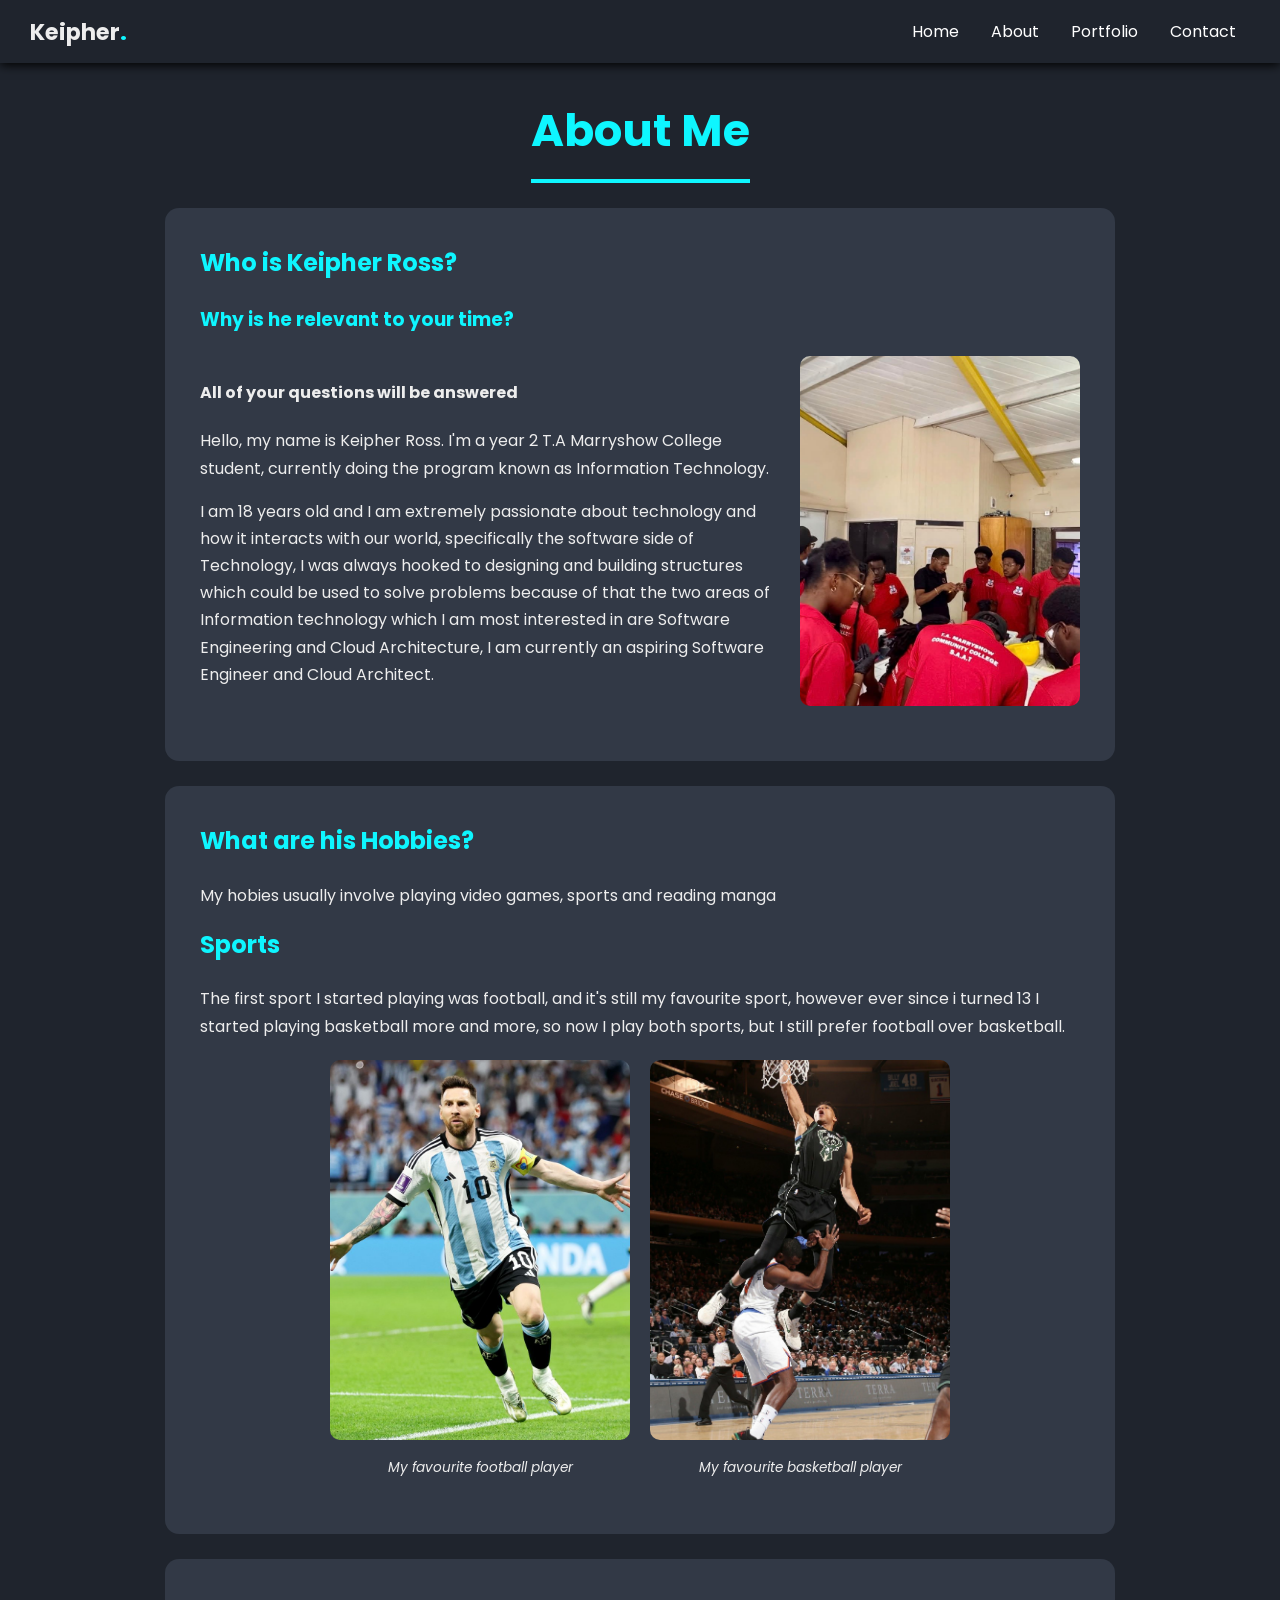
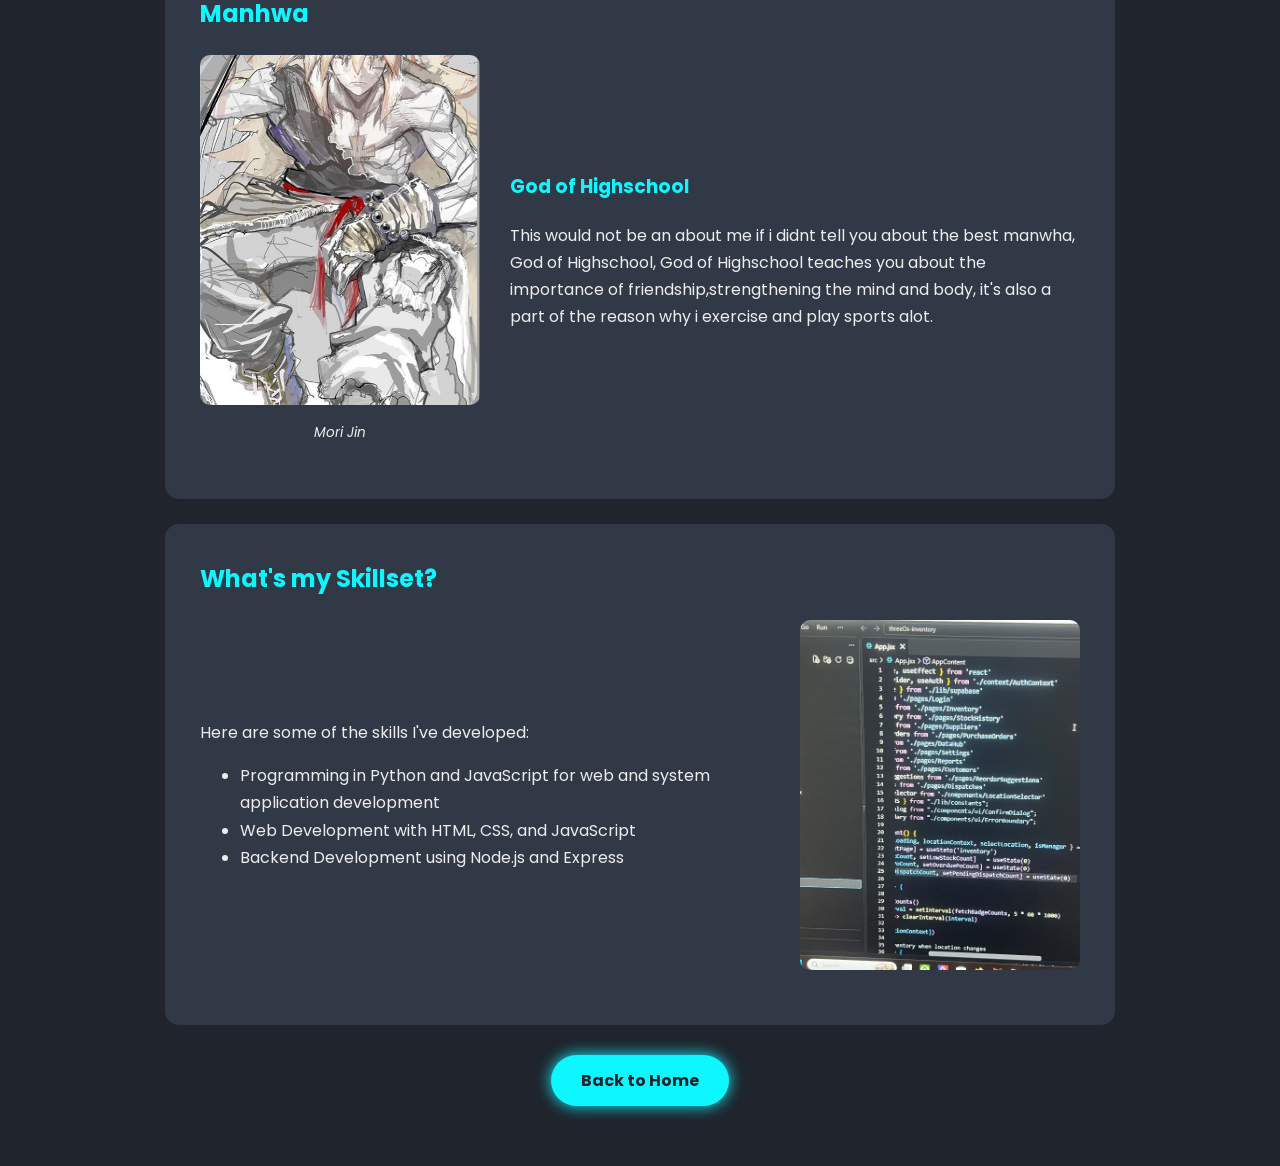
==== about.html @ d2ab20e4 "Add files via upload" ====
<!DOCTYPE html>
<html lang="en">
<head>
  <meta charset="UTF-8">
  <meta name="viewport" content="width=device-width, initial-scale=1.0">
  <title>Keipher Ross | About Me</title>
  <link href="https://fonts.googleapis.com/css2?family=Poppins:wght@400;700&display=swap" rel="stylesheet">
  <link rel="stylesheet" href="style.css">
</head>
<body>
     <nav>
       <span class="logo">Keipher<span class="accent">.</span></span>
          <ul>
            <li><a href="index.html">Home</a></li>
            <li><a href="about.html">About</a></li>
            <li><a href="portfolio.html">Portfolio</a></li>
            <li><a href="contact.html">Contact</a></li>
          </ul>
    </nav>

    <main>
        <header class="page-title">
            <h1>About Me</h1>
        </header>

        <section>
            <h2>Who is Keipher Ross?</h2> 
            <h3>Why is he relevant to your time?</h3>
            <div class="split">
                <div>
                    <h4>All of your questions will be answered</h4>
                    <p>Hello, my name is Keipher Ross. I'm a year 2 T.A Marryshow College student, currently doing the program known as Information Technology.</p>
                    <p>I am 18 years old and I am extremely passionate about technology and how it interacts with our world, specifically the software side of Technology,
                        I was always hooked to designing and building structures which could be used to solve problems because of that the two areas of Information technology
                        which I am most interested in are Software Engineering and Cloud Architecture, I am currently an aspiring Software Engineer and Cloud Architect.
                    </p>
                </div>
                <img src="images/school.jpeg" alt="School Work" width="300" height="400">
            </div>
        </section>

       <section> 
            <h1>What are his Hobbies?</h1>
            <p> My hobies usually involve playing video games, sports and reading manga</p>
           
            <h2>Sports</h2>
            <p> The first sport I started playing was football, and it's still my favourite sport,
                however ever since i turned 13 I started playing basketball more and more, 
                so now I play both sports, but I still prefer football over basketball.
            </p>
            <div class="gallery">
                <figure>
                    <img src="images/football.jpg" alt="This is a picture of my favourite football player" width="300" height="400">
                    <figcaption>My favourite football player</figcaption>
                </figure>
                <figure>
                    <img src="images/basketball.jpg" alt="This is a picture of my favourite basketball player" width="300" height="400">
                    <figcaption>My favourite basketball player</figcaption>
                </figure>
            </div>
        </section>

        <section>
            <h2>Manhwa</h2>
            <div class="split reverse">
                <div>
                    <h3>God of Highschool</h3>
                    <p> This would not be an about me if i didnt tell you about the best manwha, God of Highschool,
                        God of Highschool teaches you about the importance of friendship,strengthening the mind and 
                        body, it's also a part of the reason why i exercise and play sports alot.
                    </p>
                </div>
                <figure>
                    <img src="images/morijin.jpg" alt="This is the main character of God Of Highschool" width="300" height="400">
                    <figcaption>Mori Jin</figcaption>
                </figure>
            </div>
        </section>

        <section>
            <h2>What's my Skillset?</h2>
            <div class="split">
                <div>
                    <p>Here are some of the skills I've developed:</p>
                    <ul>
                        <li>Programming in Python and JavaScript for web and system application development</li>
                        <li>Web Development with HTML, CSS, and JavaScript</li>
                        <li>Backend Development using Node.js and Express</li>
                    </ul>
                </div>
                <img src="images/codingjavascript.jpeg" alt="Picture of JavaScript being used" width="300" height="400">
            </div>
        </section>

        <div class="back-wrapper">
            <a class="back-link" href="index.html"> Back to Home</a>
        </div>
    </main>


</body>
</html>
---- style.css ----
:root {
    --bg: #1f242d;
    --panel: #323946;
    --cyan: #0ef6ff;
}

body {
    font-family: 'Poppins', Arial, sans-serif;
    line-height: 1.7;
    margin: 0;
    color: #ededed;
    background-color: var(--bg);
}

nav {
    position: sticky;
    top: 0;
    z-index: 10;
    display: flex;
    justify-content: space-between;
    align-items: center;
    padding: 0 30px;
    background-color: var(--bg);
    box-shadow: 0 2px 10px #000;
}

.logo { font-size: 1.4rem; font-weight: bold; }
nav ul { list-style-type: none; margin: 0; padding: 0; }
nav li { display: inline-block; }

nav a {
    display: block;
    padding: 18px 14px;
    text-decoration: none;
    color: white;
    transition: 0.3s;
}

nav a:hover {
    color: var(--cyan);
    text-shadow: 0 0 8px var(--cyan);
}

main {
    max-width: 950px;
    margin: 0 auto;
    padding: 30px 20px;
}

section {
    background-color: var(--panel);
    margin-bottom: 25px;
    padding: 35px;
    border-radius: 14px;
    animation: fadeUp 0.7s ease both;
}

h1, h2 { color: var(--cyan); margin-top: 0; }
h3, .accent { color: var(--cyan); }
a:hover { color: white; }

.btn, .back-link {
    display: inline-block;
    padding: 12px 30px;
    background-color: var(--cyan);
    color: var(--bg);
    font-weight: bold;
    text-decoration: none;
    border-radius: 30px;
    box-shadow: 0 0 15px var(--cyan);
}

.btn:hover, .back-link:hover { color: var(--bg); transform: translateY(-3px); }

img {
    max-width: 100%;
    border-radius: 10px;
    transition: 0.4s;
}

img:hover {
    transform: scale(1.05);
    box-shadow: 0 0 20px var(--cyan);
}

section img { width: 280px; height: 350px; object-fit: cover; }
section > img { display: block; margin: 20px auto; }

.hero, .split { display: flex; align-items: center; gap: 30px; }
.hero > :first-child, .split > :first-child { flex: 1; }
.split { margin: 20px 0; }
.split.reverse { flex-direction: row-reverse; }
.split img { flex-shrink: 0; }

.hex-glow {
    flex-shrink: 0;
    filter: drop-shadow(0 0 15px var(--cyan));
    animation: float 4s ease-in-out infinite;
}

.hex, .hex img { clip-path: polygon(50% 0%, 100% 25%, 100% 75%, 50% 100%, 0% 75%, 0% 25%); }

.hex {
    width: 260px;
    height: 300px;
    padding: 5px;
    box-sizing: border-box;
    background-color: var(--cyan);
}

section .hex img { width: 100%; height: 100%; border-radius: 0; transform: none; box-shadow: none; }

.gallery { display: flex; flex-wrap: wrap; justify-content: center; gap: 20px; margin: 20px 0; }

.gallery img { width: 300px; height: 380px; }

table { border-collapse: collapse; width: 100%; }
th, td { border: 1px solid #555; padding: 10px; text-align: left; }
th { background-color: var(--cyan); color: var(--bg); }

.page-title { text-align: center; margin-bottom: 25px; }
.page-title h1 {
    display: inline-block;
    font-size: 2.8rem;
    margin: 0;
    padding-bottom: 10px;
    border-bottom: 4px solid var(--cyan);
}
.page-title p { color: var(--cyan); font-style: italic; }
.back-wrapper { text-align: center; margin: 30px 0; }
.skip-link { position: absolute; left: -999px; }
.skip-link:focus { left: 10px; top: 10px; z-index: 20; background: var(--cyan); color: var(--bg); padding: 8px 14px; }
figure { margin: 0; }
figcaption { font-size: 0.85rem; font-style: italic; text-align: center; margin-top: 8px; }
caption { padding: 8px; font-style: italic; }

@keyframes fadeUp { from { opacity: 0; transform: translateY(25px); } }
@keyframes float { 50% { transform: translateY(-10px); } }

@media (max-width: 600px) {
    nav { flex-direction: column; padding: 10px 0; }
    .hero, .split, .split.reverse { flex-direction: column; }
    .hex-glow { margin: 0 auto; }
    section img, .gallery img { width: 100%; height: auto; }
}

@media (prefers-reduced-motion: reduce) {
    * { animation: none !important; transition: none !important; }
}
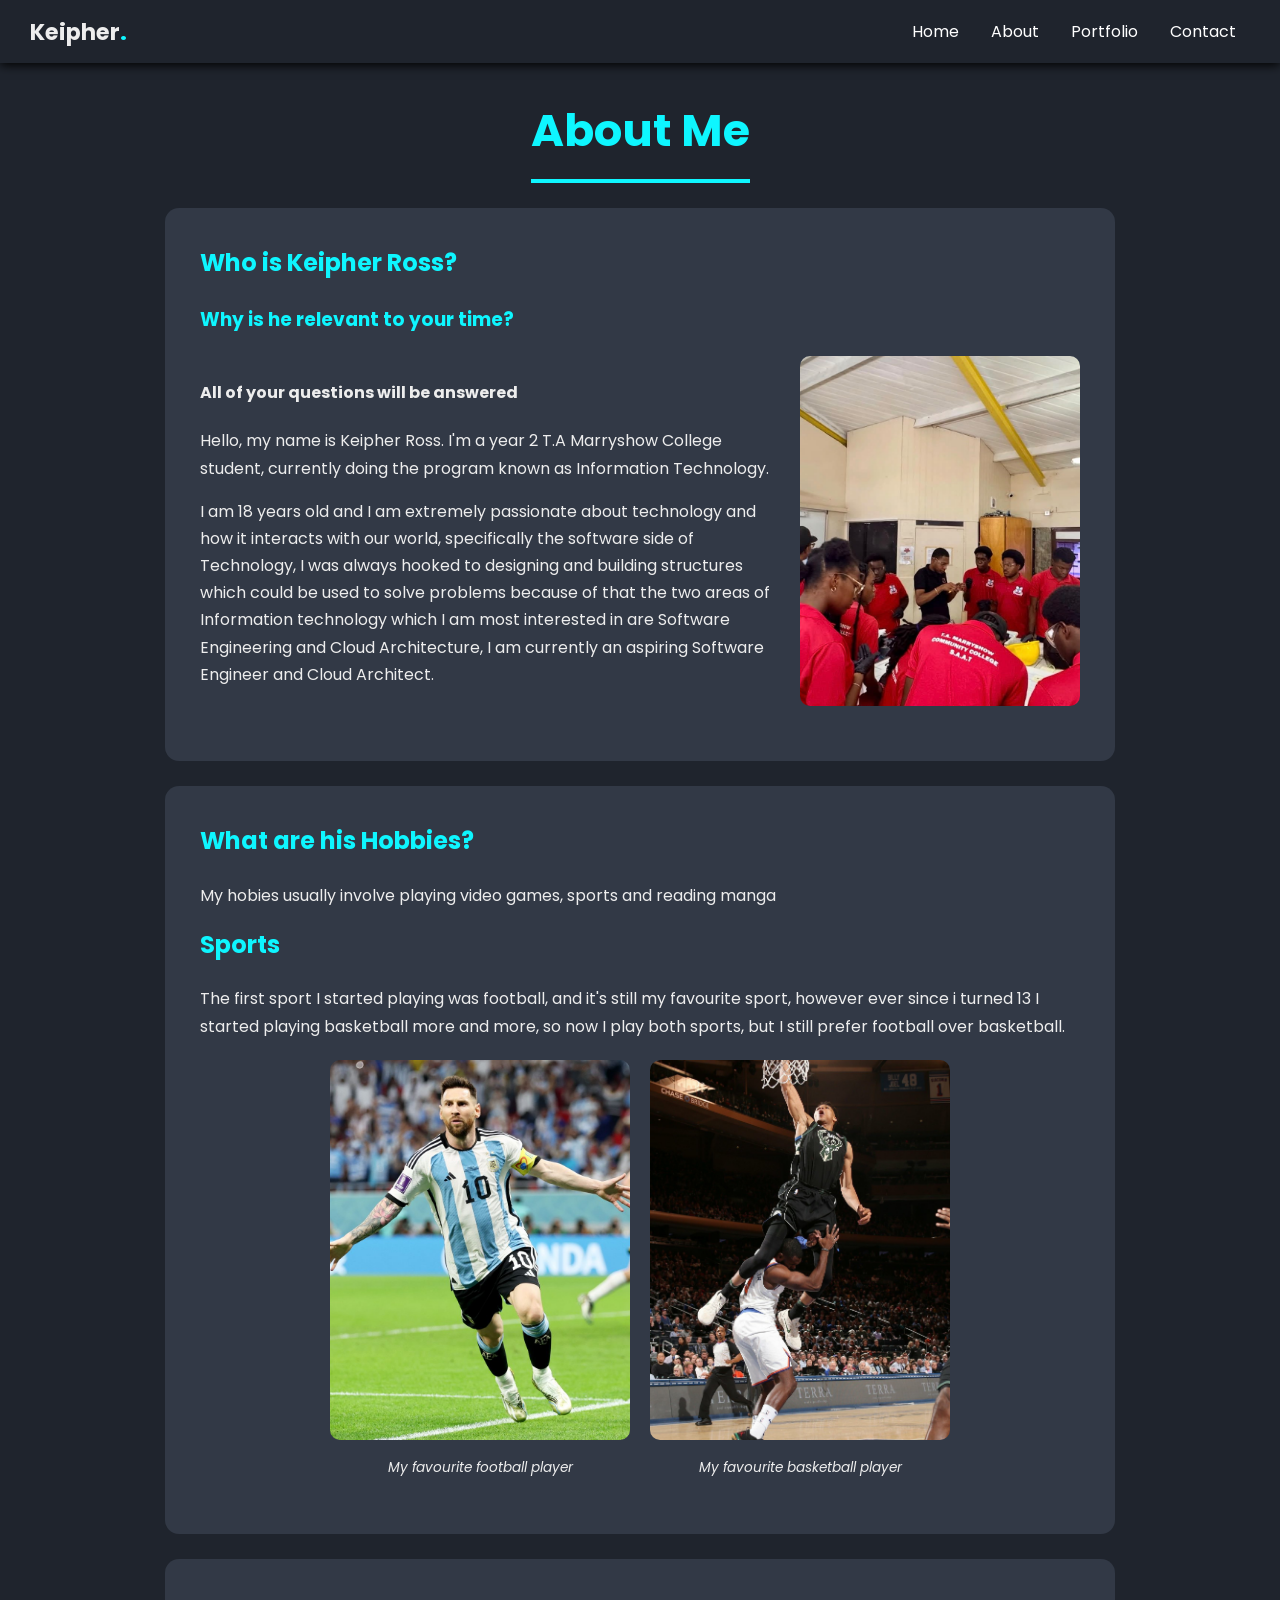
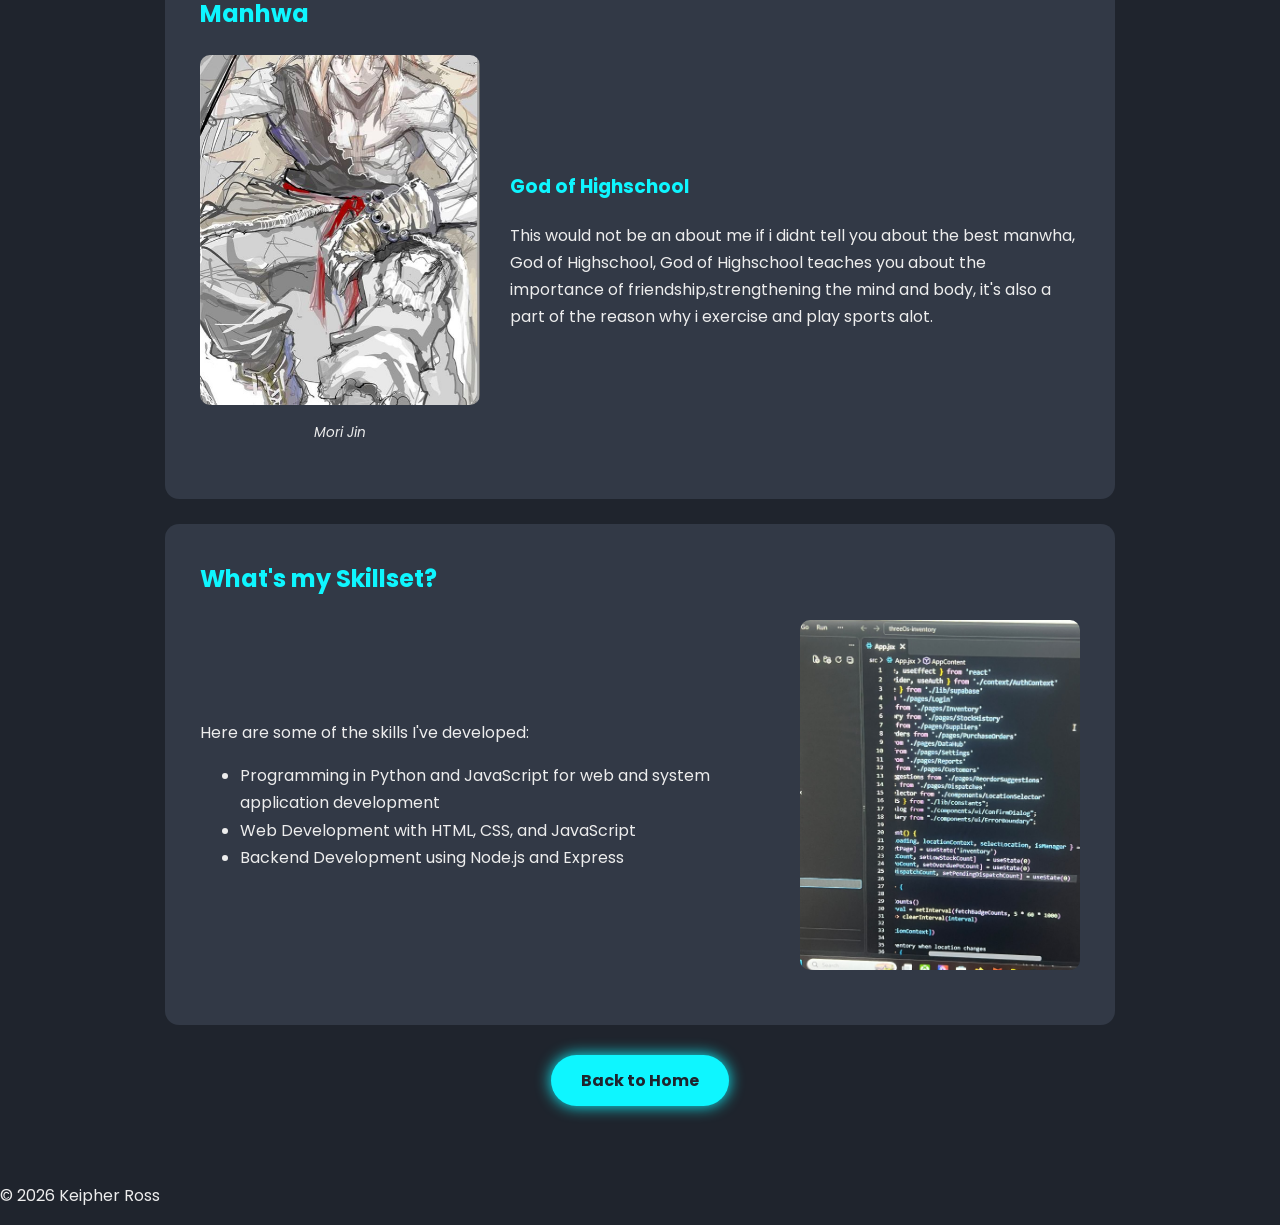
==== commit 892393d4: "feat: add semantic header, footer and comments to about page" ====
--- a/about.html
+++ b/about.html
@@ -5,9 +5,11 @@
   <meta name="viewport" content="width=device-width, initial-scale=1.0">
   <title>Keipher Ross | About Me</title>
   <link href="https://fonts.googleapis.com/css2?family=Poppins:wght@400;700&display=swap" rel="stylesheet">
-  <link rel="stylesheet" href="style.css">
+  <link rel="stylesheet" href="css/style.css">
 </head>
 <body>
+
+    <!-- Site header: logo and main navigation -->
      <nav>
        <span class="logo">Keipher<span class="accent">.</span></span>
           <ul>
@@ -19,9 +21,14 @@
     </nav>
 
     <main>
+
+        <!-- Page title banner -->
+
         <header class="page-title">
             <h1>About Me</h1>
         </header>
+        
+        <!-- Introduction: who I am and my studies -->
 
         <section>
             <h2>Who is Keipher Ross?</h2> 
@@ -38,6 +45,8 @@
                 <img src="images/school.jpeg" alt="School Work" width="300" height="400">
             </div>
         </section>
+        
+         <!-- Hobbies: sports gallery -->
 
        <section> 
             <h1>What are his Hobbies?</h1>
@@ -59,6 +68,8 @@
                 </figure>
             </div>
         </section>
+        
+         <!-- Hobbies: manhwa feature (image on the right) -->
 
         <section>
             <h2>Manhwa</h2>
@@ -77,6 +88,8 @@
             </div>
         </section>
 
+        <!-- Skillset: list of skills with supporting image -->
+
         <section>
             <h2>What's my Skillset?</h2>
             <div class="split">
@@ -92,11 +105,17 @@
             </div>
         </section>
 
+        <!-- Link back to the home page -->
+
         <div class="back-wrapper">
             <a class="back-link" href="index.html"> Back to Home</a>
         </div>
     </main>
 
+       <!-- Site footer: copyright -->
+    <footer>
+        <p>&copy; 2026 Keipher Ross</p>
+    </footer>
 
 </body>
 </html>
--- a/css/style.css
+++ b/css/style.css
@@ -0,0 +1,174 @@
+:root {
+    --bg: #1f242d;
+    --panel: #323946;
+    --cyan: #0ef6ff;
+}
+
+body {
+    font-family: 'Poppins', Arial, sans-serif;
+    line-height: 1.7;
+    margin: 0;
+    color: #ededed;
+    background-color: var(--bg);
+}
+
+nav {
+    position: sticky;
+    top: 0;
+    z-index: 10;
+    display: flex;
+    justify-content: space-between;
+    align-items: center;
+    padding: 0 30px;
+    background-color: var(--bg);
+    box-shadow: 0 2px 10px #000;
+}
+
+.logo { font-size: 1.4rem; font-weight: bold; }
+nav ul { list-style-type: none; margin: 0; padding: 0; }
+nav li { display: inline-block; }
+
+nav a {
+    display: block;
+    padding: 18px 14px;
+    text-decoration: none;
+    color: white;
+    transition: 0.3s;
+}
+
+nav a:hover {
+    color: var(--cyan);
+    text-shadow: 0 0 8px var(--cyan);
+}
+
+main {
+    max-width: 950px;
+    margin: 0 auto;
+    padding: 30px 20px;
+}
+
+section {
+    background-color: var(--panel);
+    margin-bottom: 25px;
+    padding: 35px;
+    border-radius: 14px;
+    animation: fadeUp 0.7s ease both;
+}
+
+h1, h2 { color: var(--cyan); margin-top: 0; }
+h3, .accent { color: var(--cyan); }
+a:hover { color: white; }
+
+.btn, .back-link {
+    display: inline-block;
+    padding: 12px 30px;
+    background-color: var(--cyan);
+    color: var(--bg);
+    font-weight: bold;
+    text-decoration: none;
+    border-radius: 30px;
+    box-shadow: 0 0 15px var(--cyan);
+}
+
+.btn:hover, .back-link:hover { color: var(--bg); transform: translateY(-3px); }
+
+img {
+    max-width: 100%;
+    border-radius: 10px;
+    transition: 0.4s;
+}
+
+img:hover {
+    transform: scale(1.05);
+    box-shadow: 0 0 20px var(--cyan);
+}
+
+section img { width: 280px; height: 350px; object-fit: cover; }
+section > img { display: block; margin: 20px auto; }
+
+.hero, .split { display: flex; align-items: center; gap: 30px; }
+.hero > :first-child, .split > :first-child { flex: 1; }
+.split { margin: 20px 0; }
+.split.reverse { flex-direction: row-reverse; }
+.split img { flex-shrink: 0; }
+
+.hex-glow {
+    flex-shrink: 0;
+    filter: drop-shadow(0 0 15px var(--cyan));
+    animation: float 4s ease-in-out infinite;
+}
+
+.hex, .hex img { clip-path: polygon(50% 0%, 100% 25%, 100% 75%, 50% 100%, 0% 75%, 0% 25%); }
+
+.hex {
+    width: 260px;
+    height: 300px;
+    padding: 5px;
+    box-sizing: border-box;
+    background-color: var(--cyan);
+}
+
+section .hex img { width: 100%; height: 100%; border-radius: 0; transform: none; box-shadow: none; }
+
+.gallery { display: flex; flex-wrap: wrap; justify-content: center; gap: 20px; margin: 20px 0; }
+
+.gallery img { width: 300px; height: 380px; }
+
+table { border-collapse: collapse; width: 100%; }
+th, td { border: 1px solid #555; padding: 10px; text-align: left; }
+th { background-color: var(--cyan); color: var(--bg); }
+
+.page-title { text-align: center; margin-bottom: 25px; }
+.page-title h1 {
+    display: inline-block;
+    font-size: 2.8rem;
+    margin: 0;
+    padding-bottom: 10px;
+    border-bottom: 4px solid var(--cyan);
+}
+.page-title p { color: var(--cyan); font-style: italic; }
+.back-wrapper { text-align: center; margin: 30px 0; }
+.skip-link { position: absolute; left: -999px; }
+.skip-link:focus { left: 10px; top: 10px; z-index: 20; background: var(--cyan); color: var(--bg); padding: 8px 14px; }
+figure { margin: 0; }
+figcaption { font-size: 0.85rem; font-style: italic; text-align: center; margin-top: 8px; }
+caption { padding: 8px; font-style: italic; }
+/* ===== CONTACT PAGE: form on the left, info cards on the right ===== */
+.contact-layout { display: grid; grid-template-columns: 1.5fr 1fr; gap: 25px; align-items: start; margin-bottom: 25px; }
+.contact-layout section { margin-bottom: 0; }
+.form-row { display: grid; grid-template-columns: 1fr 1fr; gap: 15px; }
+label { display: block; margin: 15px 0 6px; font-weight: bold; }
+.required { color: #ff5c5c; }
+
+/* Form fields */
+input, textarea { width: 100%; box-sizing: border-box; padding: 12px 14px; background-color: var(--bg); color: #ededed; border: 1px solid #555; border-radius: 8px; font-family: inherit; font-size: 1rem; }
+input:focus, textarea:focus { outline: none; border-color: var(--cyan); box-shadow: 0 0 8px var(--cyan); }
+textarea { min-height: 130px; resize: vertical; }
+button.btn { width: 100%; margin-top: 20px; border: 0; cursor: pointer; font-family: inherit; font-size: 1rem; }
+
+/* Info cards (right column) */
+.contact-info { display: grid; gap: 15px; }
+.info-card { display: flex; align-items: center; gap: 18px; background-color: var(--panel); padding: 20px 25px; border-radius: 14px; font-style: normal; }
+.info-card h3 { margin: 0; }
+.info-card p { margin: 0; }
+.info-card .icon { font-size: 1.8rem; }
+.info-card.highlight { background-color: var(--cyan); color: var(--bg); }
+.info-card.highlight h3, .info-card.highlight a { color: var(--bg); font-weight: bold; }
+
+@keyframes fadeUp { from { opacity: 0; transform: translateY(25px); } }
+@keyframes float { 50% { transform: translateY(-10px); } }
+
+@media (max-width: 600px) {
+    nav { flex-direction: column; padding: 10px 0; }
+    .hero, .split, .split.reverse { flex-direction: column; }
+    .hex-glow { margin: 0 auto; }
+    section img, .gallery img { width: 100%; height: auto; }
+}
+/* Stack the contact form and info cards on smaller screens */
+@media (max-width: 768px) {
+    .contact-layout, .form-row { grid-template-columns: 1fr; }
+}
+
+@media (prefers-reduced-motion: reduce) {
+    * { animation: none !important; transition: none !important; }
+}
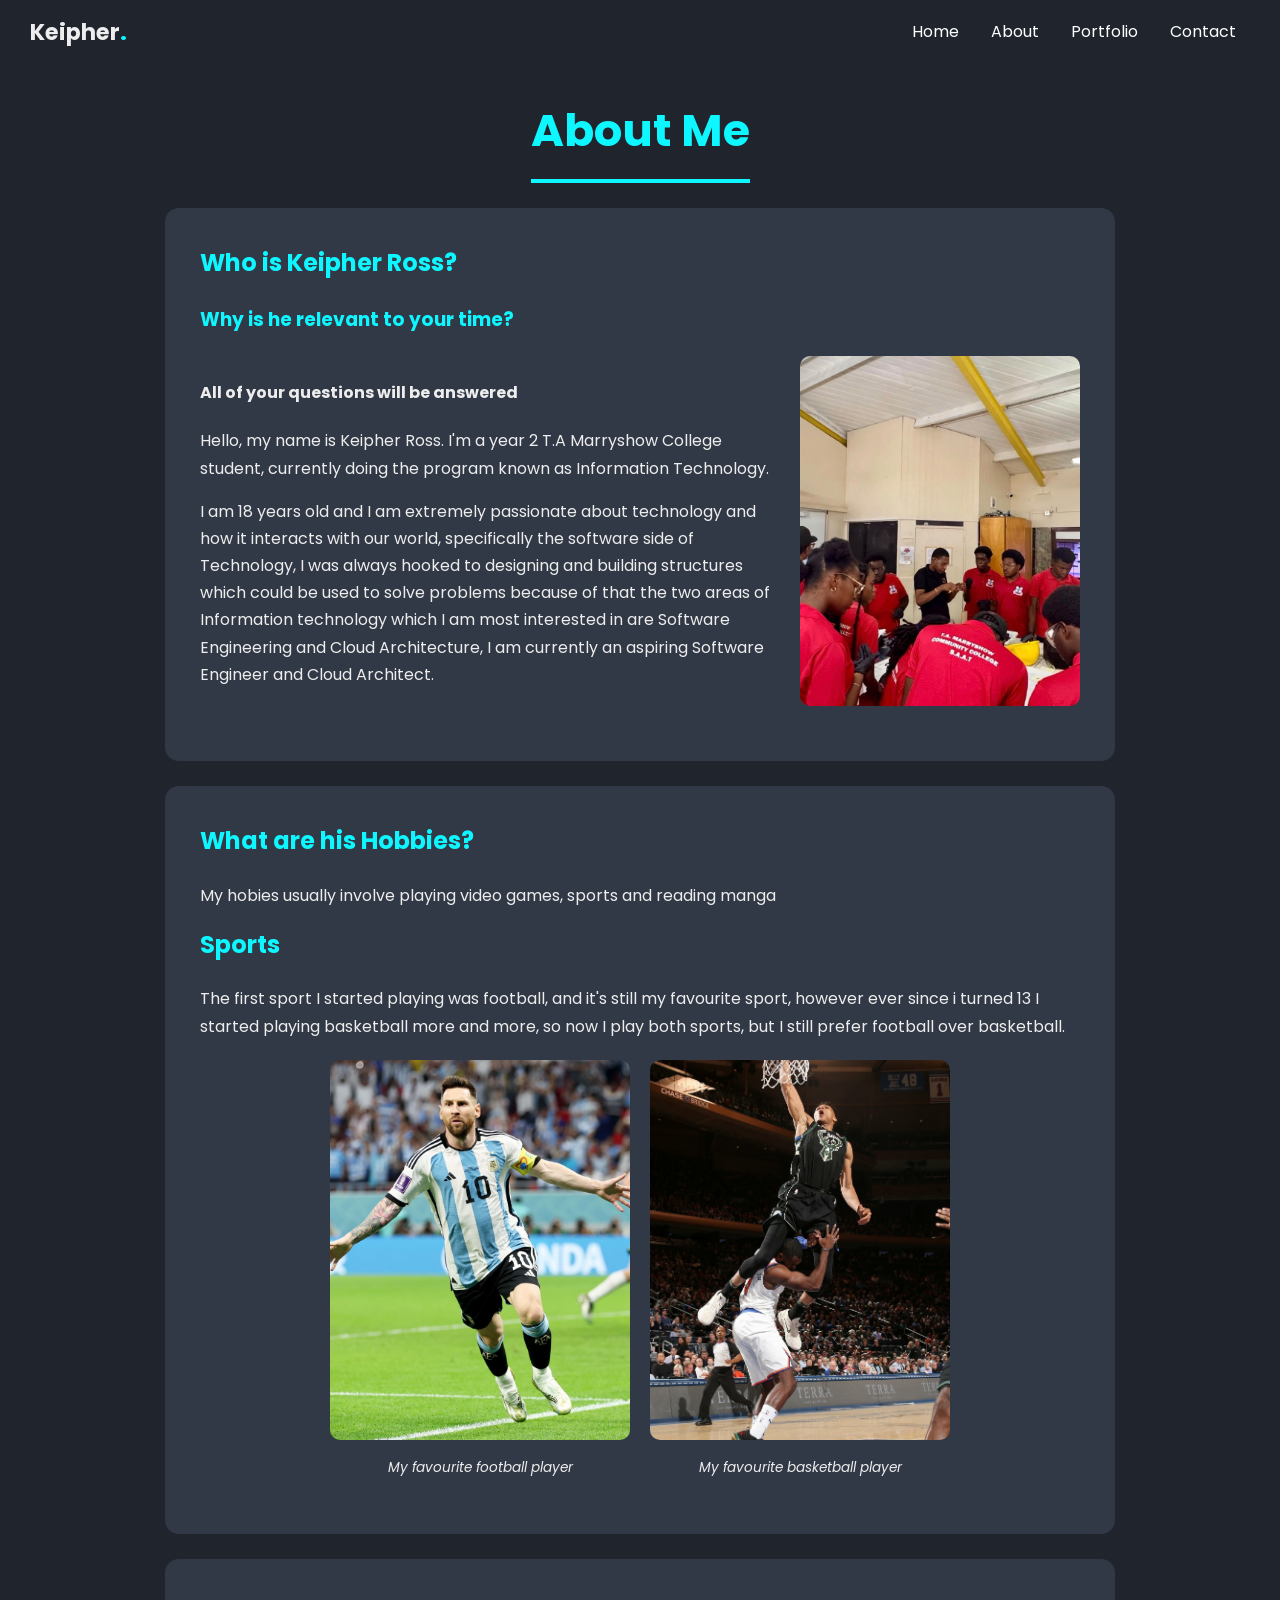
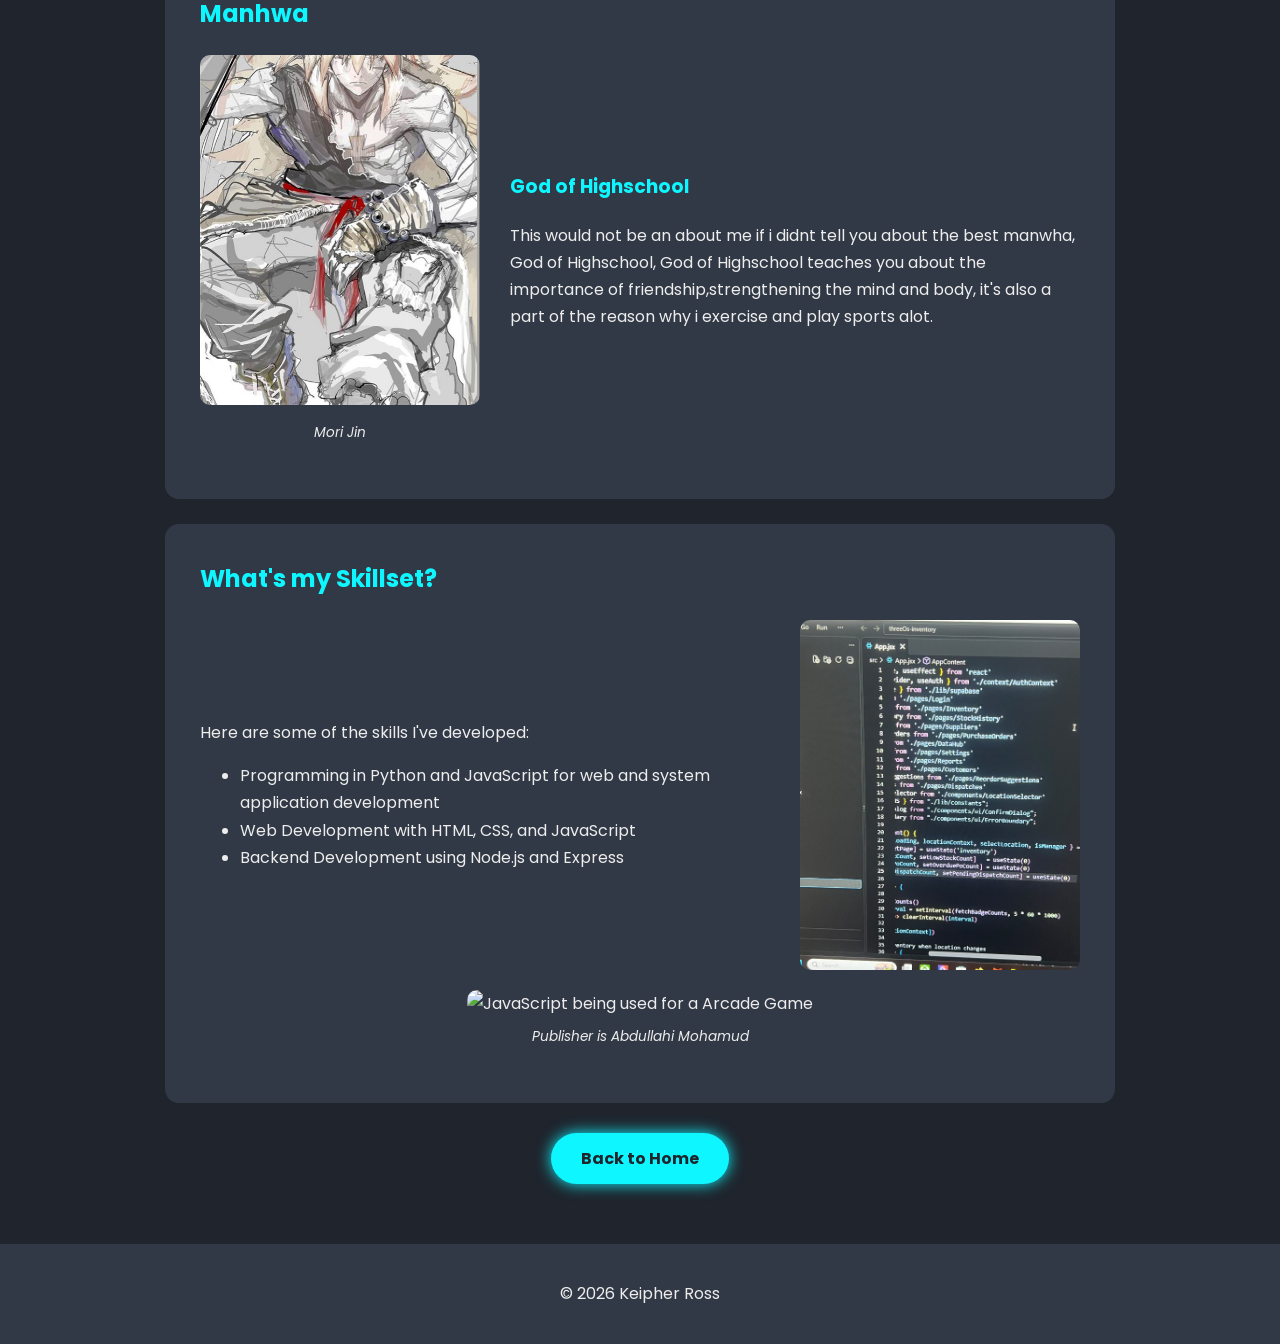
==== commit 56fc6e9e: "feat: add externally hosted image with attribution" ====
--- a/about.html
+++ b/about.html
@@ -103,6 +103,16 @@
                 </div>
                 <img src="images/codingjavascript.jpeg" alt="Picture of JavaScript being used" width="300" height="400">
             </div>
+
+             <!-- Online image: hosted externally, credited in the caption -->
+              <div class="gallery">
+                <figure>
+                    <img  src="https://images.unsplash.com/photo-1772235231771-f17980e811e4?q=80&w=1169&auto=format&fit=crop&ixlib=rb-4.1.0&ixid=NHwxMjA3fDA%3D"
+                          alt="JavaScript being used for a Arcade Game" width="300" height="380" loading="lazy">
+                    <figcaption> Publisher is Abdullahi Mohamud <a href="https://unsplash.com/photos/person-coding-on-multiple-screens-at-night-xeCywSyt8Zc" target="_blank" rel="noopener"></a> 
+                    </figcaption>
+                </figure>
+              </div>
         </section>
 
         <!-- Link back to the home page -->
--- a/css/style.css
+++ b/css/style.css
@@ -1,9 +1,11 @@
+/* ===== THEME VARIABLES: change these three to re-theme the whole site ===== */
 :root {
     --bg: #1f242d;
     --panel: #323946;
     --cyan: #0ef6ff;
 }
 
+/* ===== BASE STYLES: font, line height and page background ===== */
 body {
     font-family: 'Poppins', Arial, sans-serif;
     line-height: 1.7;
@@ -12,18 +14,12 @@
     background-color: var(--bg);
 }
 
-nav {
-    position: sticky;
-    top: 0;
-    z-index: 10;
-    display: flex;
-    justify-content: space-between;
-    align-items: center;
-    padding: 0 30px;
-    background-color: var(--bg);
-    box-shadow: 0 2px 10px #000;
-}
-
+/* ===== HEADER AND NAVIGATION ===== */
+/* Sticky site header that stays at the top while scrolling */
+.site-header { position: sticky; top: 0; z-index: 10; background-color: var(--bg); box-shadow: 0 2px 10px #000; }
+
+/* Navigation bar: logo on the left, links on the right */
+nav { display: flex; justify-content: space-between; align-items: center; padding: 0 30px; }
 .logo { font-size: 1.4rem; font-weight: bold; }
 nav ul { list-style-type: none; margin: 0; padding: 0; }
 nav li { display: inline-block; }
@@ -36,17 +32,21 @@
     transition: 0.3s;
 }
 
+/* Glow effect when hovering over a nav link */
 nav a:hover {
     color: var(--cyan);
     text-shadow: 0 0 8px var(--cyan);
 }
 
+/* ===== PAGE LAYOUT ===== */
+/* Centered content column */
 main {
     max-width: 950px;
     margin: 0 auto;
     padding: 30px 20px;
 }
 
+/* Each section is a rounded card that fades in on load */
 section {
     background-color: var(--panel);
     margin-bottom: 25px;
@@ -55,10 +55,20 @@
     animation: fadeUp 0.7s ease both;
 }
 
+/* Footer bar at the bottom of every page */
+
+footer { text-align: center; padding: 20px; background-color: var(--panel); }
+
+/* ===== TYPOGRAPHY AND LINKS ===== */
 h1, h2 { color: var(--cyan); margin-top: 0; }
 h3, .accent { color: var(--cyan); }
+a { color: var(--cyan); transition: 0.3s; }
 a:hover { color: white; }
-
+figure { margin: 0; }
+figcaption { font-size: 0.85rem; font-style: italic; text-align: center; margin-top: 8px; }
+caption { padding: 8px; font-style: italic; }
+
+/* ===== BUTTONS ===== */
 .btn, .back-link {
     display: inline-block;
     padding: 12px 30px;
@@ -70,34 +80,47 @@
     box-shadow: 0 0 15px var(--cyan);
 }
 
+/* Buttons lift slightly on hover */
 .btn:hover, .back-link:hover { color: var(--bg); transform: translateY(-3px); }
-
+.back-wrapper { text-align: center; margin: 30px 0; }
+
+/* ===== IMAGES AND VIDEO ===== */
 img {
     max-width: 100%;
     border-radius: 10px;
     transition: 0.4s;
 }
 
+/* Images zoom and glow on hover */
 img:hover {
     transform: scale(1.05);
     box-shadow: 0 0 20px var(--cyan);
 }
 
+/* Standard image size inside cards (cropped to fit with object-fit) */
 section img { width: 280px; height: 350px; object-fit: cover; }
 section > img { display: block; margin: 20px auto; }
 
+/* Responsive 16:9 video embed */
+iframe { width: 100%; max-width: 640px; aspect-ratio: 16/9; border: 0; border-radius: 10px; display: block; margin: 20px auto; }
+
+/* ===== LAYOUTS: hero, split (text beside image) and gallery (image row) ===== */
 .hero, .split { display: flex; align-items: center; gap: 30px; }
 .hero > :first-child, .split > :first-child { flex: 1; }
 .split { margin: 20px 0; }
 .split.reverse { flex-direction: row-reverse; }
 .split img { flex-shrink: 0; }
-
+.gallery { display: flex; flex-wrap: wrap; justify-content: center; gap: 20px; margin: 20px 0; }
+.gallery img { width: 300px; height: 380px; }
+
+/* ===== HEXAGON PHOTO FRAME WITH GLOW ===== */
 .hex-glow {
     flex-shrink: 0;
     filter: drop-shadow(0 0 15px var(--cyan));
     animation: float 4s ease-in-out infinite;
 }
 
+/* clip-path cuts both the frame and the photo into a hexagon */
 .hex, .hex img { clip-path: polygon(50% 0%, 100% 25%, 100% 75%, 50% 100%, 0% 75%, 0% 25%); }
 
 .hex {
@@ -110,14 +133,12 @@
 
 section .hex img { width: 100%; height: 100%; border-radius: 0; transform: none; box-shadow: none; }
 
-.gallery { display: flex; flex-wrap: wrap; justify-content: center; gap: 20px; margin: 20px 0; }
-
-.gallery img { width: 300px; height: 380px; }
-
+/* ===== TABLES ===== */
 table { border-collapse: collapse; width: 100%; }
 th, td { border: 1px solid #555; padding: 10px; text-align: left; }
 th { background-color: var(--cyan); color: var(--bg); }
 
+/* ===== PAGE TITLE BANNER (used on about, portfolio and contact) ===== */
 .page-title { text-align: center; margin-bottom: 25px; }
 .page-title h1 {
     display: inline-block;
@@ -127,12 +148,7 @@
     border-bottom: 4px solid var(--cyan);
 }
 .page-title p { color: var(--cyan); font-style: italic; }
-.back-wrapper { text-align: center; margin: 30px 0; }
-.skip-link { position: absolute; left: -999px; }
-.skip-link:focus { left: 10px; top: 10px; z-index: 20; background: var(--cyan); color: var(--bg); padding: 8px 14px; }
-figure { margin: 0; }
-figcaption { font-size: 0.85rem; font-style: italic; text-align: center; margin-top: 8px; }
-caption { padding: 8px; font-style: italic; }
+
 /* ===== CONTACT PAGE: form on the left, info cards on the right ===== */
 .contact-layout { display: grid; grid-template-columns: 1.5fr 1fr; gap: 25px; align-items: start; margin-bottom: 25px; }
 .contact-layout section { margin-bottom: 0; }
@@ -140,7 +156,7 @@
 label { display: block; margin: 15px 0 6px; font-weight: bold; }
 .required { color: #ff5c5c; }
 
-/* Form fields */
+/* Form fields with a glowing outline when selected */
 input, textarea { width: 100%; box-sizing: border-box; padding: 12px 14px; background-color: var(--bg); color: #ededed; border: 1px solid #555; border-radius: 8px; font-family: inherit; font-size: 1rem; }
 input:focus, textarea:focus { outline: none; border-color: var(--cyan); box-shadow: 0 0 8px var(--cyan); }
 textarea { min-height: 130px; resize: vertical; }
@@ -155,20 +171,43 @@
 .info-card.highlight { background-color: var(--cyan); color: var(--bg); }
 .info-card.highlight h3, .info-card.highlight a { color: var(--bg); font-weight: bold; }
 
+/* ===== ACCESSIBILITY: skip link, hidden until focused by keyboard ===== */
+.skip-link { position: absolute; left: -999px; }
+.skip-link:focus { left: 10px; top: 10px; z-index: 20; background: var(--cyan); color: var(--bg); padding: 8px 14px; }
+
+/* ===== ANIMATIONS ===== */
+/* Sections fade in and rise on page load */
 @keyframes fadeUp { from { opacity: 0; transform: translateY(25px); } }
+/* Hexagon photos bob up and down */
 @keyframes float { 50% { transform: translateY(-10px); } }
 
-@media (max-width: 600px) {
-    nav { flex-direction: column; padding: 10px 0; }
-    .hero, .split, .split.reverse { flex-direction: column; }
-    .hex-glow { margin: 0 auto; }
-    section img, .gallery img { width: 100%; height: auto; }
-}
+/* ===== RESPONSIVE: tablet screens (up to 900px wide) ===== */
+@media (max-width: 900px) {
+    main { padding: 20px 15px; }
+    section { padding: 25px; }
+    .split img, section img { width: 220px; height: 280px; }
+    .gallery img { width: 240px; height: 300px; }
+    .hex { width: 220px; height: 255px; }
+    nav { padding: 0 15px; }
+}
+
 /* Stack the contact form and info cards on smaller screens */
 @media (max-width: 768px) {
     .contact-layout, .form-row { grid-template-columns: 1fr; }
 }
 
+/* ===== RESPONSIVE: mobile screens (up to 600px wide) ===== */
+@media (max-width: 600px) {
+    nav { flex-direction: column; padding: 10px 0; }
+    nav ul { display: flex; flex-wrap: wrap; justify-content: center; }
+    .hero, .split, .split.reverse { flex-direction: column; }
+    .hex-glow { margin: 0 auto; }
+    section img, .split img, .gallery img { width: 100%; height: auto; }
+    .page-title h1 { font-size: 2rem; }
+    th, td { padding: 8px; font-size: 0.9rem; }
+}
+
+/* ===== ACCESSIBILITY: turn off animation for users who prefer reduced motion ===== */
 @media (prefers-reduced-motion: reduce) {
     * { animation: none !important; transition: none !important; }
 }
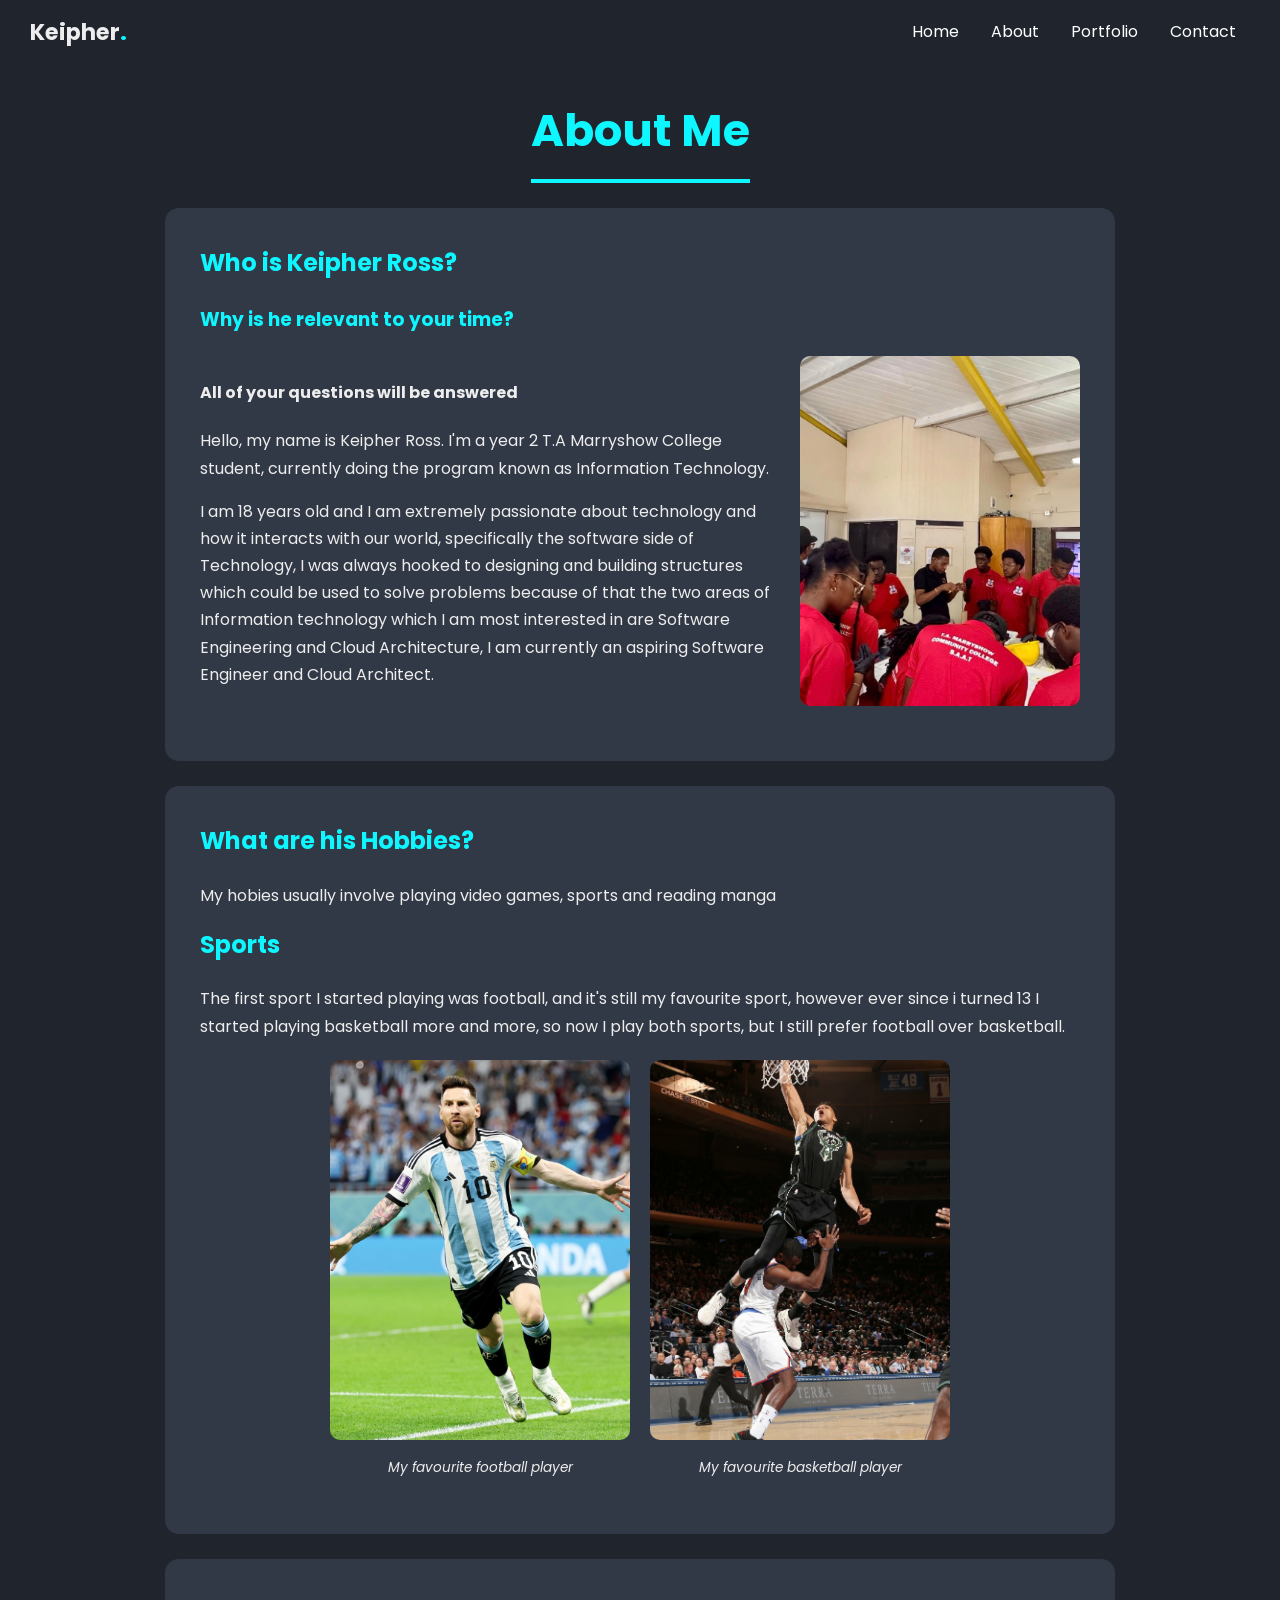
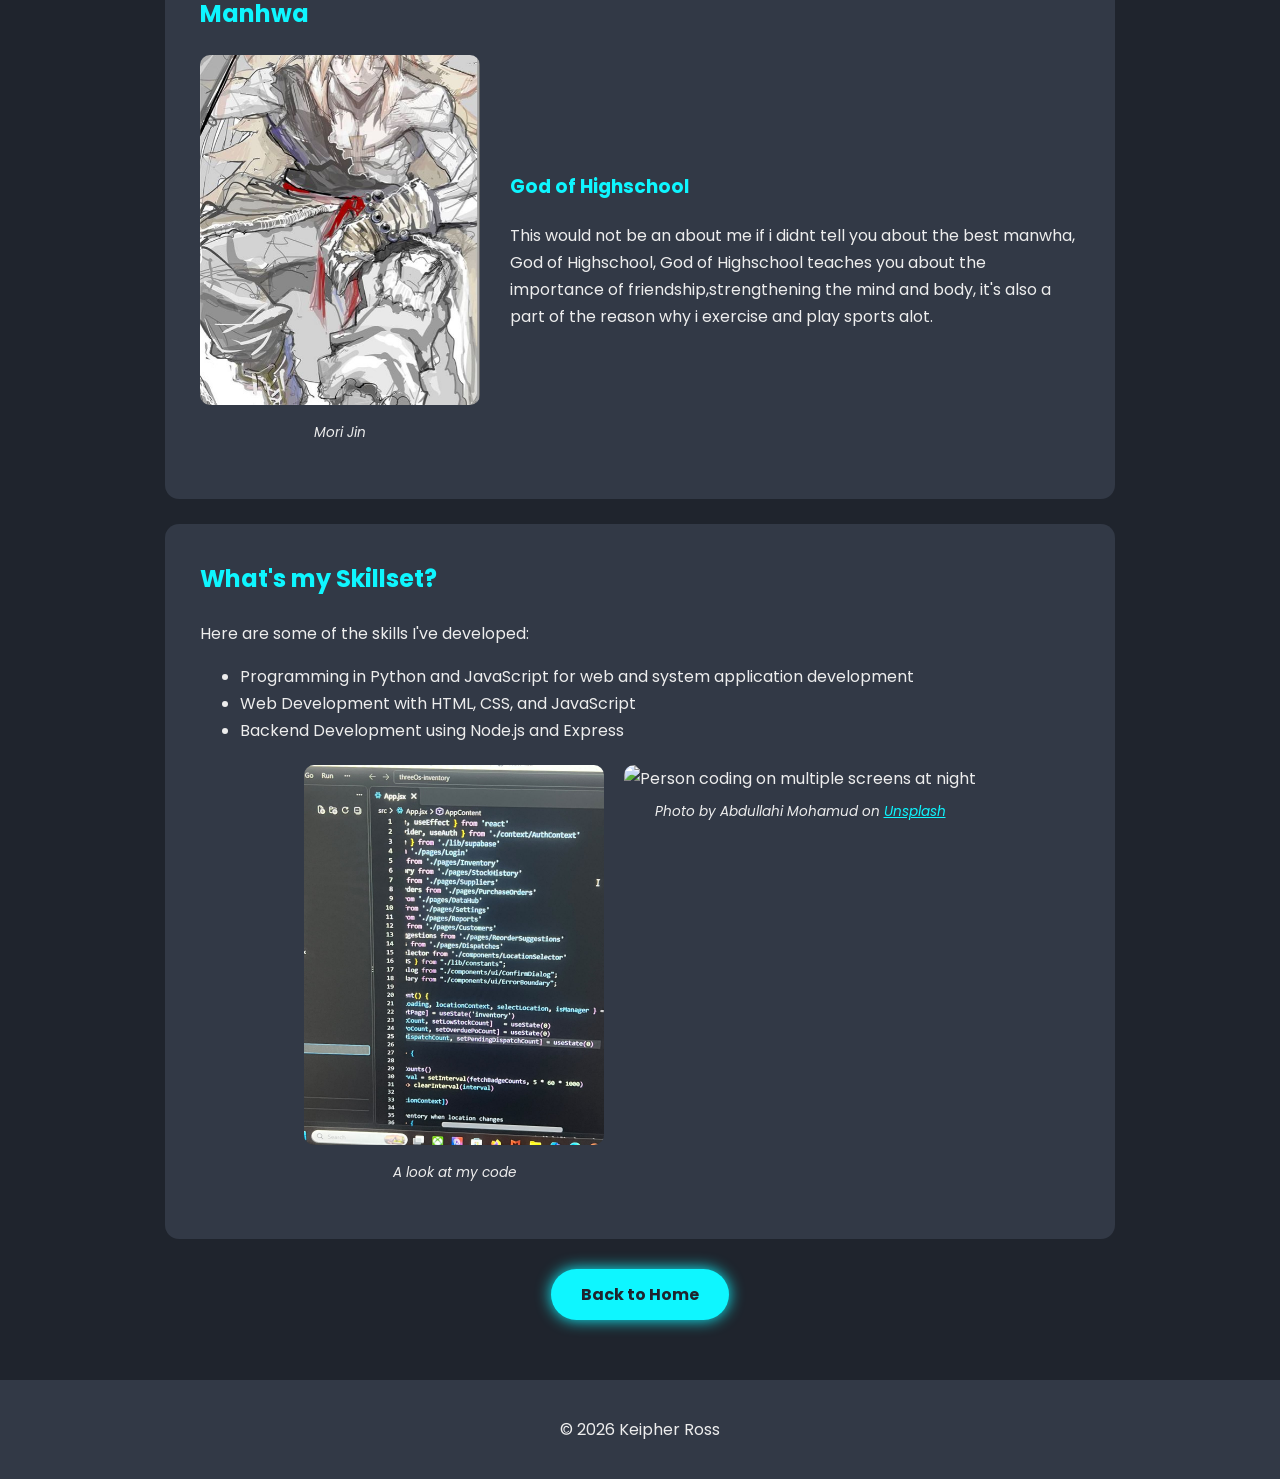
==== commit 897577a2: "feat: add online image with credit and rearrange skillset gallery" ====
--- a/about.html
+++ b/about.html
@@ -88,31 +88,32 @@
             </div>
         </section>
 
-        <!-- Skillset: list of skills with supporting image -->
+               <!-- Skillset: list of skills, then two images side by side -->
 
         <section>
+
             <h2>What's my Skillset?</h2>
-            <div class="split">
-                <div>
-                    <p>Here are some of the skills I've developed:</p>
-                    <ul>
-                        <li>Programming in Python and JavaScript for web and system application development</li>
-                        <li>Web Development with HTML, CSS, and JavaScript</li>
-                        <li>Backend Development using Node.js and Express</li>
-                    </ul>
-                </div>
-                <img src="images/codingjavascript.jpeg" alt="Picture of JavaScript being used" width="300" height="400">
+            <p>Here are some of the skills I've developed:</p>
+            <ul>
+                <li>Programming in Python and JavaScript for web and system application development</li>
+                <li>Web Development with HTML, CSS, and JavaScript</li>
+                <li>Backend Development using Node.js and Express</li>
+            </ul>
+
+            <div class="gallery">
+                <figure>
+                    <img src="images/codingjavascript.jpeg" alt="Picture of JavaScript being used" width="300" height="380">
+                    <figcaption>A look at my code</figcaption>
+                </figure>
+
+                <!-- Online image: hosted externally on Unsplash, credited in the caption -->
+                 
+                <figure>
+                    <img src="https://images.unsplash.com/photo-1772235231771-f17980e811e4?q=80&amp;w=1169&amp;auto=format&amp;fit=crop&amp;ixlib=rb-4.1.0&amp;ixid=NHwxMjA3fDA%3D"
+                         alt="Person coding on multiple screens at night" width="300" height="380" loading="lazy">
+                    <figcaption>Photo by Abdullahi Mohamud on <a href="https://unsplash.com/photos/person-coding-on-multiple-screens-at-night-xeCywSyt8Zc" target="_blank" rel="noopener">Unsplash</a></figcaption>
+                </figure>
             </div>
-
-             <!-- Online image: hosted externally, credited in the caption -->
-              <div class="gallery">
-                <figure>
-                    <img  src="https://images.unsplash.com/photo-1772235231771-f17980e811e4?q=80&w=1169&auto=format&fit=crop&ixlib=rb-4.1.0&ixid=NHwxMjA3fDA%3D"
-                          alt="JavaScript being used for a Arcade Game" width="300" height="380" loading="lazy">
-                    <figcaption> Publisher is Abdullahi Mohamud <a href="https://unsplash.com/photos/person-coding-on-multiple-screens-at-night-xeCywSyt8Zc" target="_blank" rel="noopener"></a> 
-                    </figcaption>
-                </figure>
-              </div>
         </section>
 
         <!-- Link back to the home page -->
--- a/css/style.css
+++ b/css/style.css
@@ -167,7 +167,6 @@
 .info-card { display: flex; align-items: center; gap: 18px; background-color: var(--panel); padding: 20px 25px; border-radius: 14px; font-style: normal; }
 .info-card h3 { margin: 0; }
 .info-card p { margin: 0; }
-.info-card .icon { font-size: 1.8rem; }
 .info-card.highlight { background-color: var(--cyan); color: var(--bg); }
 .info-card.highlight h3, .info-card.highlight a { color: var(--bg); font-weight: bold; }
 
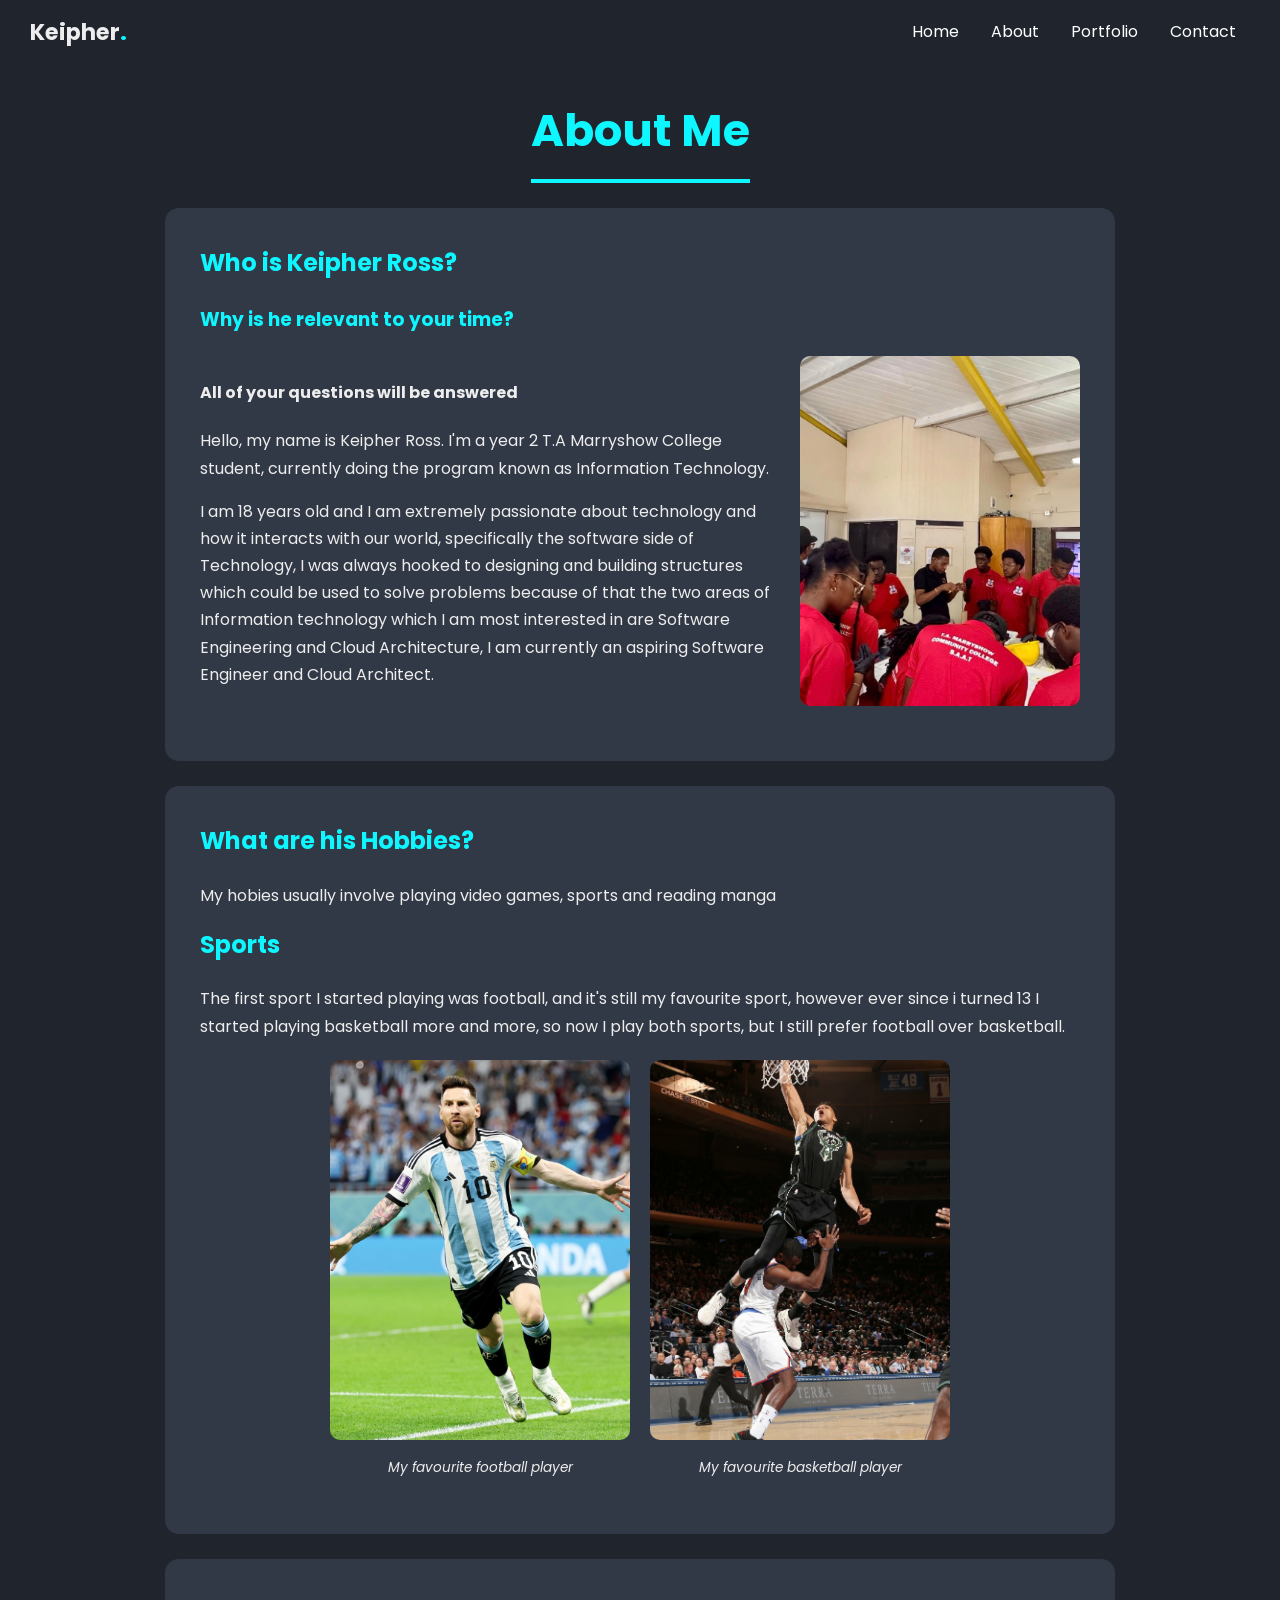
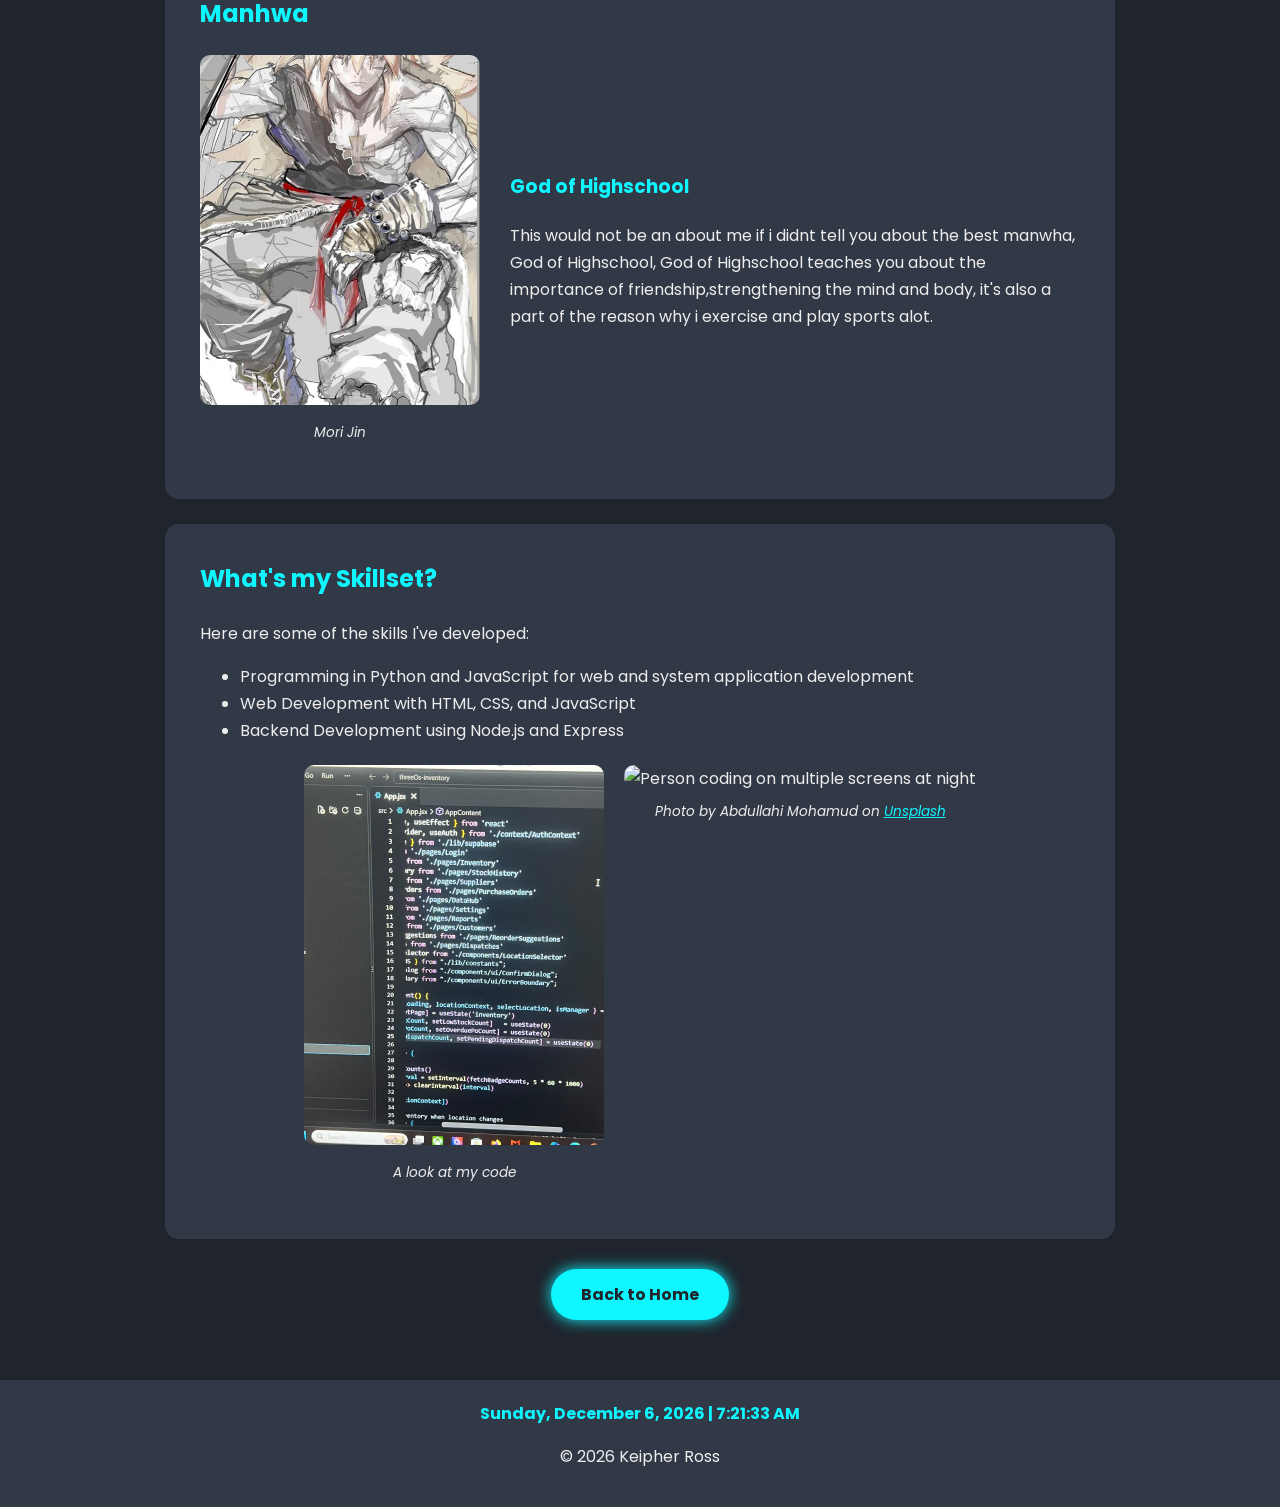
==== commit 1376485e: "feat: add live digital clock to footer" ====
--- a/about.html
+++ b/about.html
@@ -6,6 +6,7 @@
   <title>Keipher Ross | About Me</title>
   <link href="https://fonts.googleapis.com/css2?family=Poppins:wght@400;700&display=swap" rel="stylesheet">
   <link rel="stylesheet" href="css/style.css">
+  <script src="js/script.js" defer></script>
 </head>
 <body>
 
@@ -123,8 +124,9 @@
         </div>
     </main>
 
-       <!-- Site footer: copyright -->
+       <!-- Site footer: live clock and copyright -->
     <footer>
+        <p id="live-clock" role="timer"></p>
         <p>&copy; 2026 Keipher Ross</p>
     </footer>
 
--- a/css/style.css
+++ b/css/style.css
@@ -58,6 +58,8 @@
 /* Footer bar at the bottom of every page */
 
 footer { text-align: center; padding: 20px; background-color: var(--panel); }
+/* Live clock in the footer */
+#live-clock { color: var(--cyan); font-weight: bold; font-variant-numeric: tabular-nums; margin: 0 0 6px; }
 
 /* ===== TYPOGRAPHY AND LINKS ===== */
 h1, h2 { color: var(--cyan); margin-top: 0; }
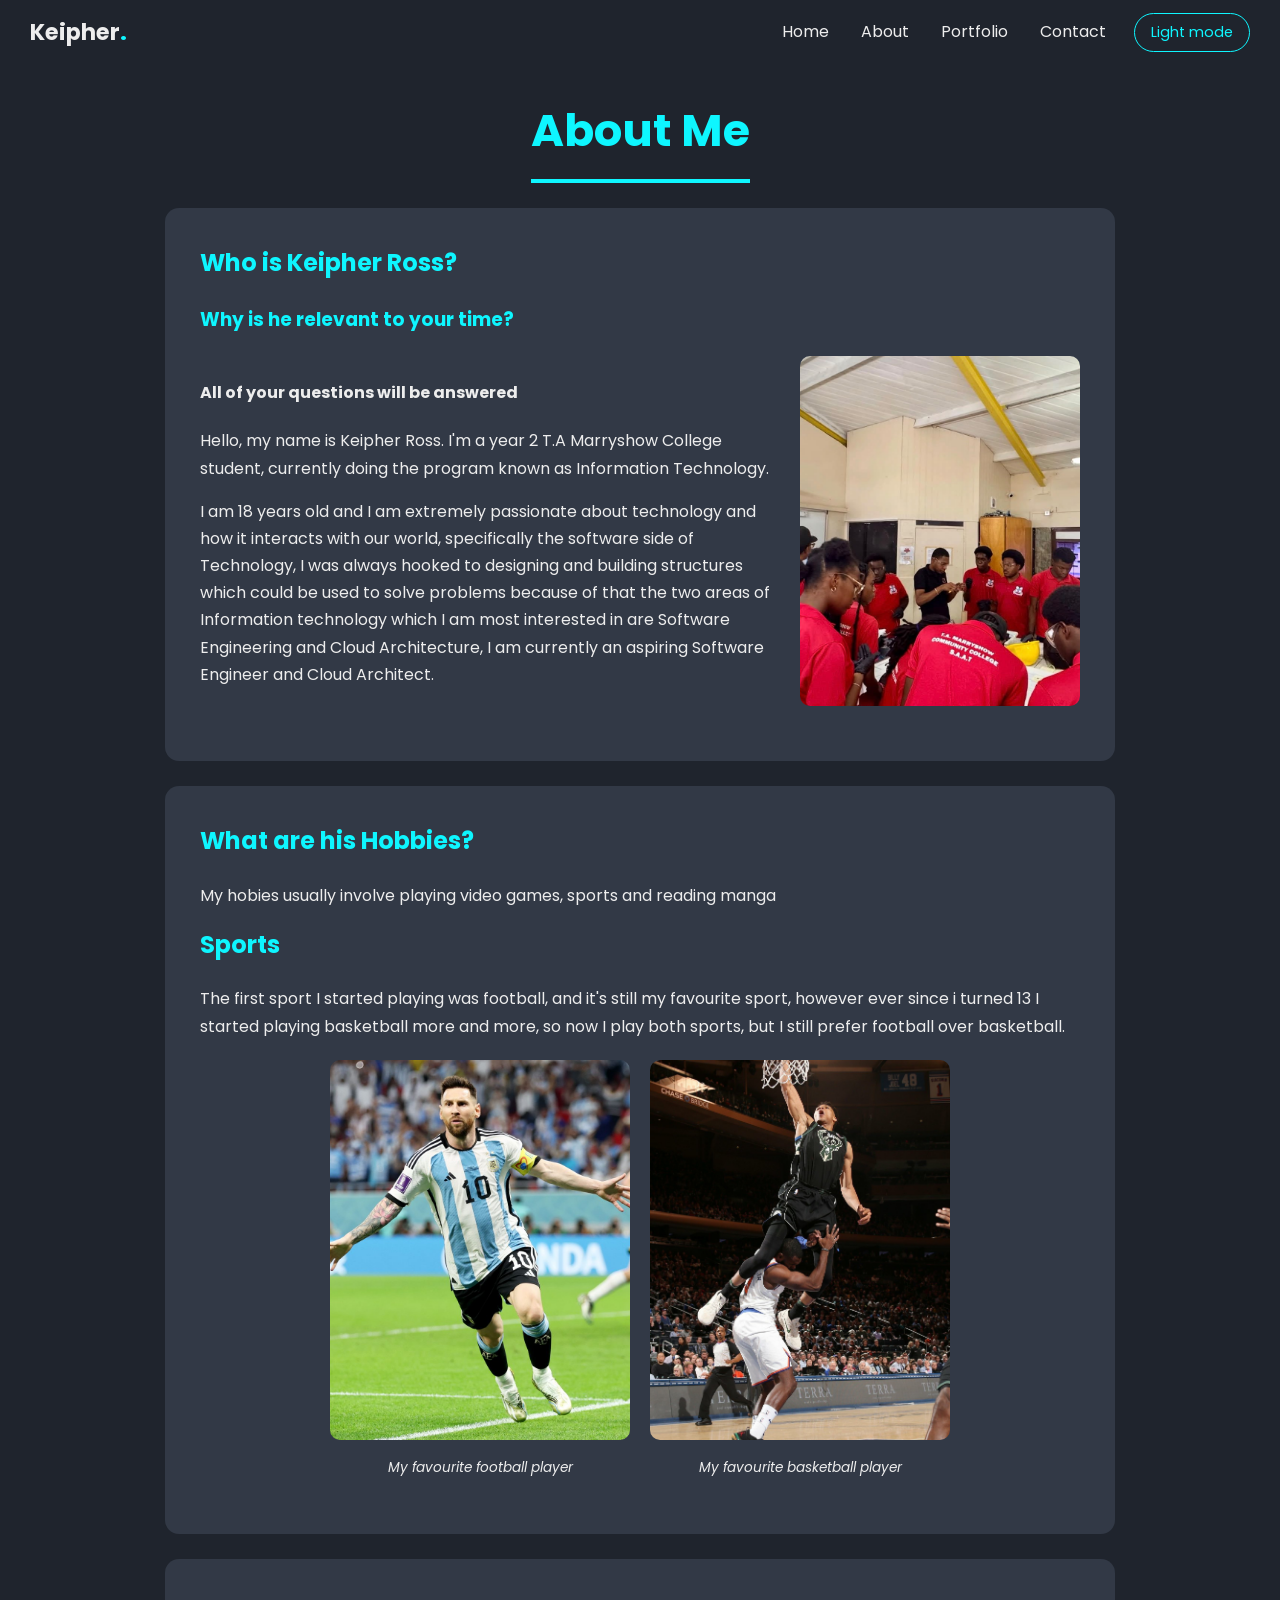
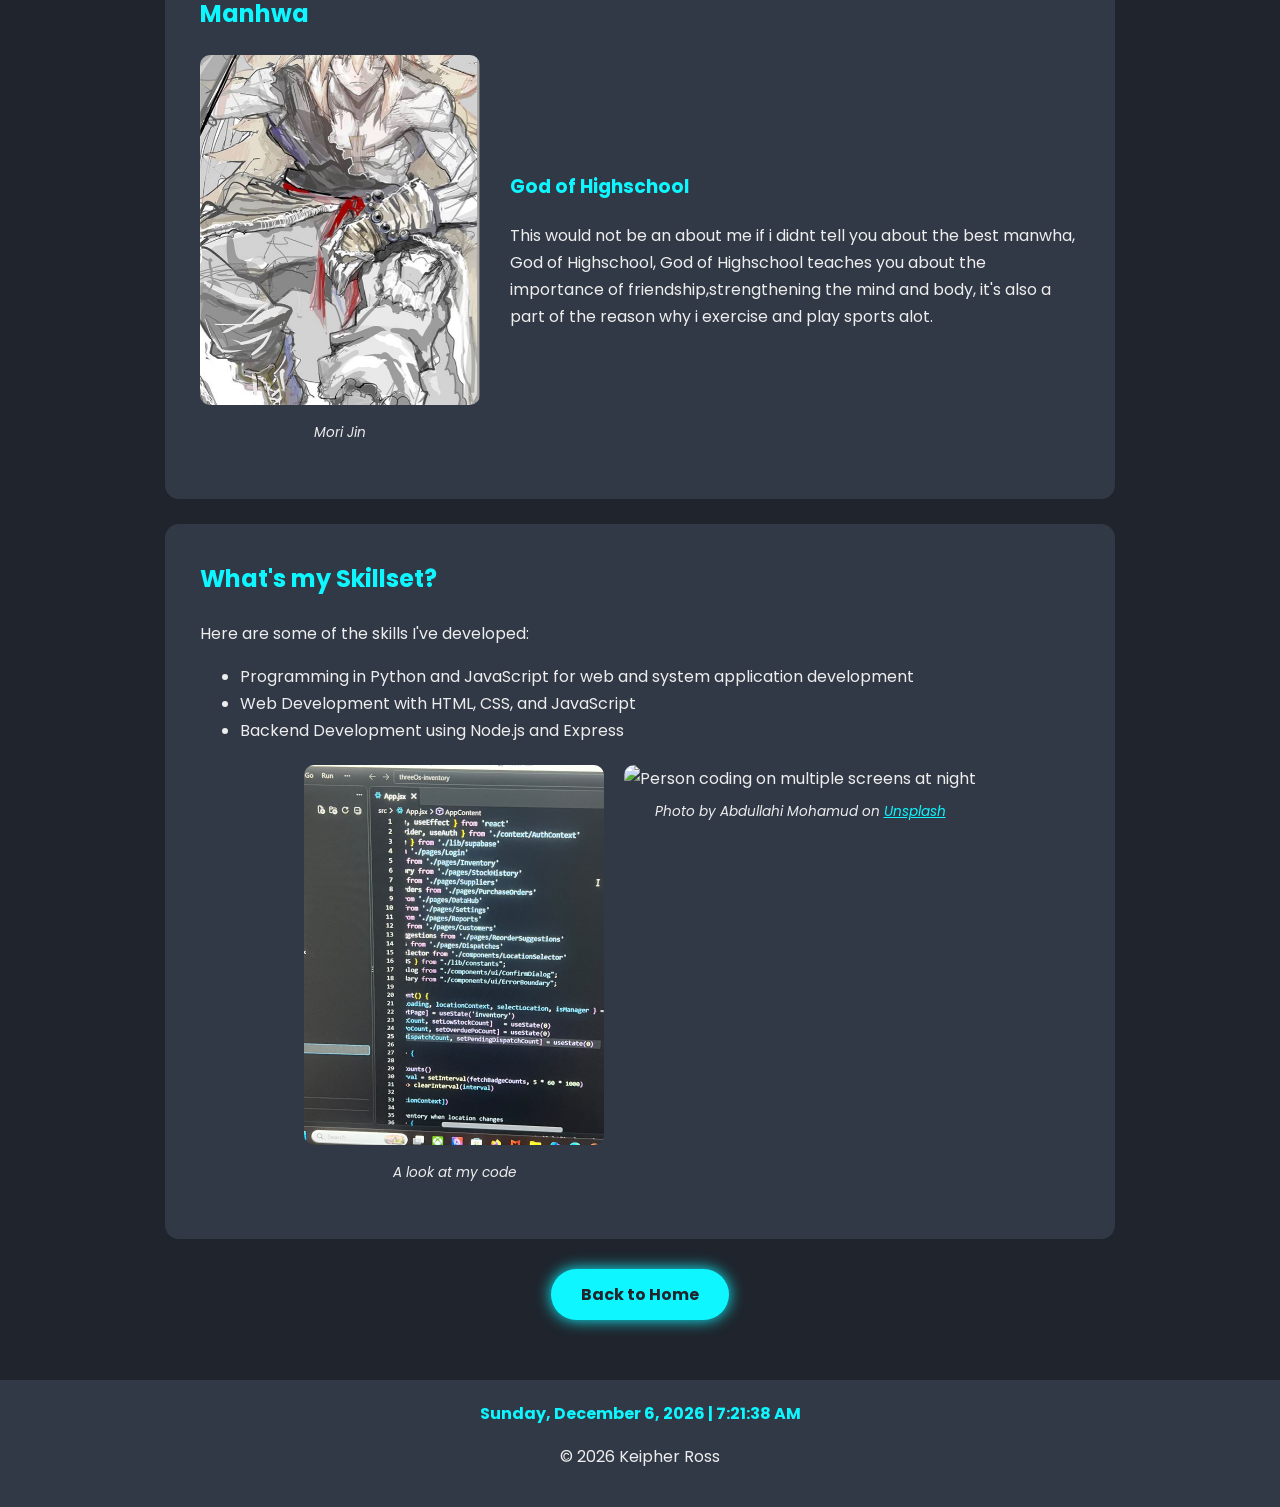
==== commit 3ec03b60: "feat: add dark and light mode toggle" ====
--- a/about.html
+++ b/about.html
@@ -18,6 +18,7 @@
             <li><a href="about.html">About</a></li>
             <li><a href="portfolio.html">Portfolio</a></li>
             <li><a href="contact.html">Contact</a></li>
+             <li><button id="theme-toggle" type="button">Light mode</button></li>
           </ul>
     </nav>
 
--- a/css/style.css
+++ b/css/style.css
@@ -1,16 +1,22 @@
-/* ===== THEME VARIABLES: change these three to re-theme the whole site ===== */
+/* ===== THEME VARIABLES: colours used across the whole site ===== */
 :root {
     --bg: #1f242d;
     --panel: #323946;
     --cyan: #0ef6ff;
-}
+    --text: #ededed;
+    --border: #555;
+}
+
+/* ===== LIGHT THEME: JavaScript adds the light-mode class to the body ===== */
+/* The variables are swapped, so the whole site changes colour at once */
+body.light-mode { --bg: #f4f6f8; --panel: #ffffff; --cyan: #007c85; --text: #1f242d; --border: #b8c0cc; }
 
 /* ===== BASE STYLES: font, line height and page background ===== */
 body {
     font-family: 'Poppins', Arial, sans-serif;
     line-height: 1.7;
     margin: 0;
-    color: #ededed;
+    color: var(--text);
     background-color: var(--bg);
 }
 
@@ -28,7 +34,7 @@
     display: block;
     padding: 18px 14px;
     text-decoration: none;
-    color: white;
+    color: var(--text);
     transition: 0.3s;
 }
 
@@ -37,6 +43,10 @@
     color: var(--cyan);
     text-shadow: 0 0 8px var(--cyan);
 }
+
+/* Theme toggle button in the navigation bar (JavaScript feature 3) */
+#theme-toggle { margin-left: 10px; padding: 8px 16px; background: none; color: var(--cyan); border: 1px solid var(--cyan); border-radius: 20px; font-family: inherit; font-size: 0.9rem; cursor: pointer; transition: 0.3s; }
+#theme-toggle:hover { background-color: var(--cyan); color: var(--bg); }
 
 /* ===== PAGE LAYOUT ===== */
 /* Centered content column */
@@ -56,16 +66,16 @@
 }
 
 /* Footer bar at the bottom of every page */
-
 footer { text-align: center; padding: 20px; background-color: var(--panel); }
-/* Live clock in the footer */
+
+/* Live clock in the footer (JavaScript feature 2) */
 #live-clock { color: var(--cyan); font-weight: bold; font-variant-numeric: tabular-nums; margin: 0 0 6px; }
 
 /* ===== TYPOGRAPHY AND LINKS ===== */
 h1, h2 { color: var(--cyan); margin-top: 0; }
 h3, .accent { color: var(--cyan); }
 a { color: var(--cyan); transition: 0.3s; }
-a:hover { color: white; }
+a:hover { color: var(--text); }
 figure { margin: 0; }
 figcaption { font-size: 0.85rem; font-style: italic; text-align: center; margin-top: 8px; }
 caption { padding: 8px; font-style: italic; }
@@ -137,7 +147,7 @@
 
 /* ===== TABLES ===== */
 table { border-collapse: collapse; width: 100%; }
-th, td { border: 1px solid #555; padding: 10px; text-align: left; }
+th, td { border: 1px solid var(--border); padding: 10px; text-align: left; }
 th { background-color: var(--cyan); color: var(--bg); }
 
 /* ===== PAGE TITLE BANNER (used on about, portfolio and contact) ===== */
@@ -159,7 +169,7 @@
 .required { color: #ff5c5c; }
 
 /* Form fields with a glowing outline when selected */
-input, textarea { width: 100%; box-sizing: border-box; padding: 12px 14px; background-color: var(--bg); color: #ededed; border: 1px solid #555; border-radius: 8px; font-family: inherit; font-size: 1rem; }
+input, textarea { width: 100%; box-sizing: border-box; padding: 12px 14px; background-color: var(--bg); color: var(--text); border: 1px solid var(--border); border-radius: 8px; font-family: inherit; font-size: 1rem; }
 input:focus, textarea:focus { outline: none; border-color: var(--cyan); box-shadow: 0 0 8px var(--cyan); }
 textarea { min-height: 130px; resize: vertical; }
 button.btn { width: 100%; margin-top: 20px; border: 0; cursor: pointer; font-family: inherit; font-size: 1rem; }
@@ -200,7 +210,7 @@
 /* ===== RESPONSIVE: mobile screens (up to 600px wide) ===== */
 @media (max-width: 600px) {
     nav { flex-direction: column; padding: 10px 0; }
-    nav ul { display: flex; flex-wrap: wrap; justify-content: center; }
+    nav ul { display: flex; flex-wrap: wrap; justify-content: center; align-items: center; }
     .hero, .split, .split.reverse { flex-direction: column; }
     .hex-glow { margin: 0 auto; }
     section img, .split img, .gallery img { width: 100%; height: auto; }
